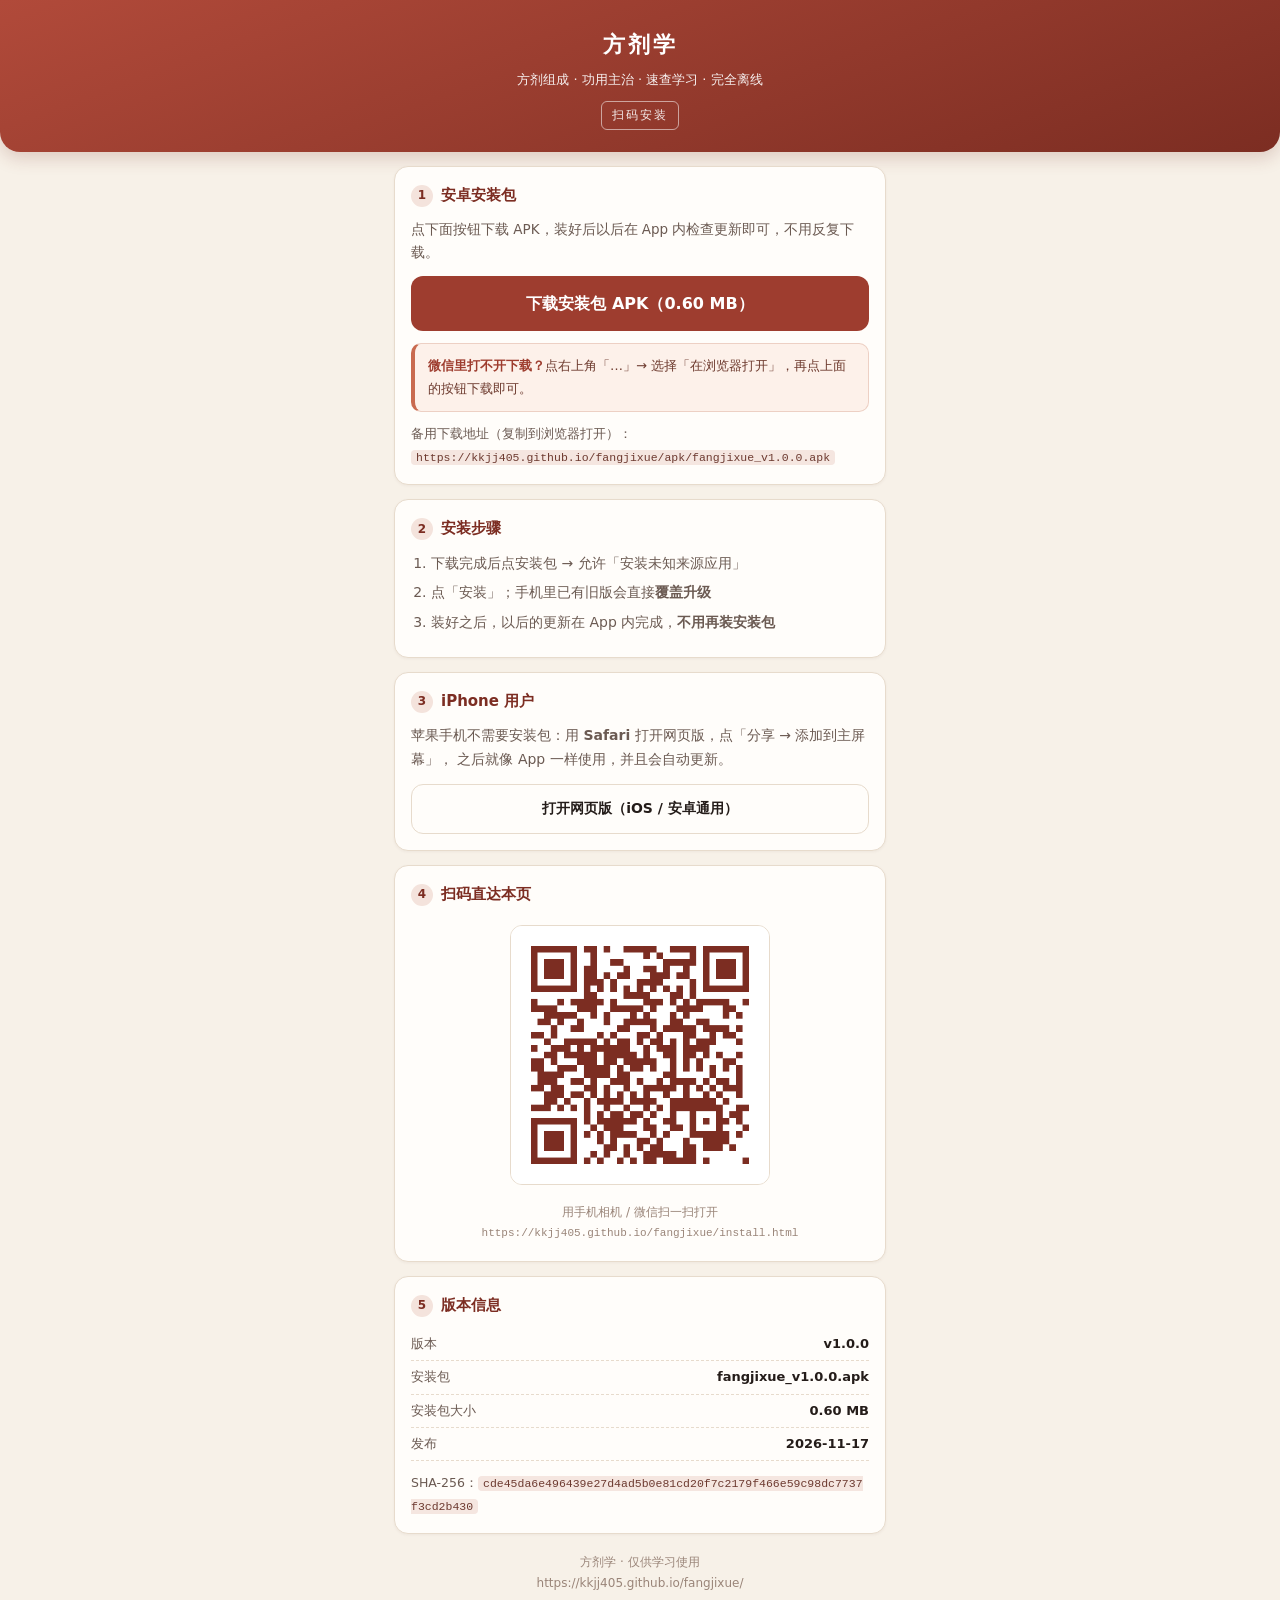
==== install.html @ 60b0210d "方剂学 v1.0.0：首个版本发布（21 章 / 236 首主方 + 223 首附方）" ====
<!DOCTYPE html>
<html lang="zh-CN">
<head>
<meta charset="utf-8">
<meta name="viewport" content="width=device-width,initial-scale=1,viewport-fit=cover">
<meta name="theme-color" content="#9e3d2f">
<title>方剂学 · 扫码安装</title>
<style>
:root{--paper:#f7f1e8;--ochre:#9e3d2f;--ochre-d:#7c2d22;--ink:#241c19;--ink2:#6b5a52;--line:#e7dbcc}
*{box-sizing:border-box;-webkit-tap-highlight-color:transparent}
body{margin:0;background:var(--paper);color:var(--ink);
  font:15px/1.7 -apple-system,BlinkMacSystemFont,"PingFang SC","Noto Sans CJK SC","Microsoft YaHei",system-ui,sans-serif;
  -webkit-font-smoothing:antialiased;padding-bottom:34px}
.wrap{max-width:520px;margin:0 auto;padding:0 14px}
header{background:linear-gradient(160deg,#b14a3a,#7c2d22);color:#fff;padding:26px 0 22px;text-align:center;
  border-radius:0 0 20px 20px;box-shadow:0 6px 18px rgba(122,45,34,.20)}
header h1{margin:0 0 6px;font-size:22px;letter-spacing:3px}
header p{margin:0;font-size:13px;opacity:.92}
.card{background:#fffdfa;border:1px solid var(--line);border-radius:14px;padding:16px;margin-top:14px;
  box-shadow:0 1px 3px rgba(74,42,32,.05)}
.card h2{margin:0 0 10px;font-size:15px;display:flex;align-items:center;gap:8px;color:var(--ochre-d)}
.card h2 i{width:22px;height:22px;border-radius:50%;background:#f4e3dc;color:var(--ochre-d);
  font-style:normal;font-size:12px;font-weight:700;display:flex;align-items:center;justify-content:center;flex:0 0 22px}
.btn{display:block;text-align:center;text-decoration:none;border-radius:12px;padding:14px;font-size:16px;font-weight:700;
  background:var(--ochre);color:#fff;margin-top:12px}
.btn:active{background:var(--ochre-d)}
.btn.ghost{background:#fffdfa;color:var(--ink);border:1px solid var(--line);font-weight:600;font-size:14px;padding:12px}
.note{background:#fdf1ea;border:1px solid #edd0c4;border-left:4px solid #c96a4f;border-radius:10px;
  padding:11px 13px;font-size:13px;color:#6d3a2e;line-height:1.7;margin-top:12px}
.note b{color:#9e3d2f}
ol{margin:8px 0 0;padding-left:20px;font-size:14px;color:var(--ink2)}
ol li{margin-bottom:6px}
.qrbox{text-align:center;padding:8px 0 2px}
.qrbox img{width:min(70vw,260px);height:auto;border-radius:12px;border:1px solid var(--line);background:#fff}
.qrbox .tip{font-size:12px;color:#9a8579;margin-top:8px}
.kv{display:flex;justify-content:space-between;font-size:13px;color:var(--ink2);padding:5px 0;border-bottom:1px dashed var(--line)}
.kv:last-child{border-bottom:0}
.kv b{color:var(--ink)}
.meta{font-size:12.5px;color:var(--ink2);margin-top:10px;line-height:1.85;word-break:break-all}
.meta code{background:#f5e6e0;padding:1px 5px;border-radius:4px;font-size:11.5px;color:#6d3a30}
footer{text-align:center;color:#9a8579;font-size:12px;margin-top:18px;line-height:1.7}
.seal{display:inline-block;margin-top:10px;padding:3px 10px;border:1px solid rgba(255,255,255,.6);border-radius:6px;
  font-size:12px;letter-spacing:2px;opacity:.9}
</style>
</head>
<body>
<header>
  <h1>方剂学</h1>
  <p>方剂组成 · 功用主治 · 速查学习 · 完全离线</p>
  <div class="seal">扫码安装</div>
</header>
<div class="wrap">

  <div class="card">
    <h2><i>1</i>安卓安装包</h2>
    <p style="font-size:13.5px;color:var(--ink2);margin:0 0 6px">
      点下面按钮下载 APK，装好后以后在 App 内检查更新即可，不用反复下载。
    </p>
    <a class="btn" href="apk/fangjixue_v1.0.0.apk" download>下载安装包 APK（0.60 MB）</a>
    <div class="note">
      <b>微信里打不开下载？</b>点右上角「…」→ 选择「在浏览器打开」，再点上面的按钮下载即可。
    </div>
    <div class="meta">备用下载地址（复制到浏览器打开）：<br><code>https://kkjj405.github.io/fangjixue/apk/fangjixue_v1.0.0.apk</code></div>
  </div>

  <div class="card">
    <h2><i>2</i>安装步骤</h2>
    <ol>
      <li>下载完成后点安装包 → 允许「安装未知来源应用」</li>
      <li>点「安装」；手机里已有旧版会直接<b>覆盖升级</b></li>
      <li>装好之后，以后的更新在 App 内完成，<b>不用再装安装包</b></li>
    </ol>
  </div>

  <div class="card">
    <h2><i>3</i>iPhone 用户</h2>
    <p style="font-size:14px;color:var(--ink2);margin:0 0 10px">
      苹果手机不需要安装包：用 <b>Safari</b> 打开网页版，点「分享 → 添加到主屏幕」，
      之后就像 App 一样使用，并且会自动更新。
    </p>
    <a class="btn ghost" href="https://kkjj405.github.io/fangjixue/">打开网页版（iOS / 安卓通用）</a>
  </div>

  <div class="card">
    <h2><i>4</i>扫码直达本页</h2>
    <div class="qrbox">
      <img src="[data-uri]" alt="扫码打开安装页">
      <div class="tip">用手机相机 / 微信扫一扫打开 <br><code style="font-size:11px">https://kkjj405.github.io/fangjixue/install.html</code></div>
    </div>
  </div>

  <div class="card">
    <h2><i>5</i>版本信息</h2>
    <div class="kv"><span>版本</span><b>v1.0.0</b></div>
    <div class="kv"><span>安装包</span><b>fangjixue_v1.0.0.apk</b></div>
    <div class="kv"><span>安装包大小</span><b>0.60 MB</b></div>
    <div class="kv"><span>发布</span><b>2026-11-17</b></div>
    <div class="meta">SHA-256：<code>cde45da6e496439e27d4ad5b0e81cd20f7c2179f466e59c98dc7737f3cd2b430</code></div>
  </div>

  <footer>
    方剂学 · 仅供学习使用<br>
    https://kkjj405.github.io/fangjixue/
  </footer>
</div>
</body>
</html>
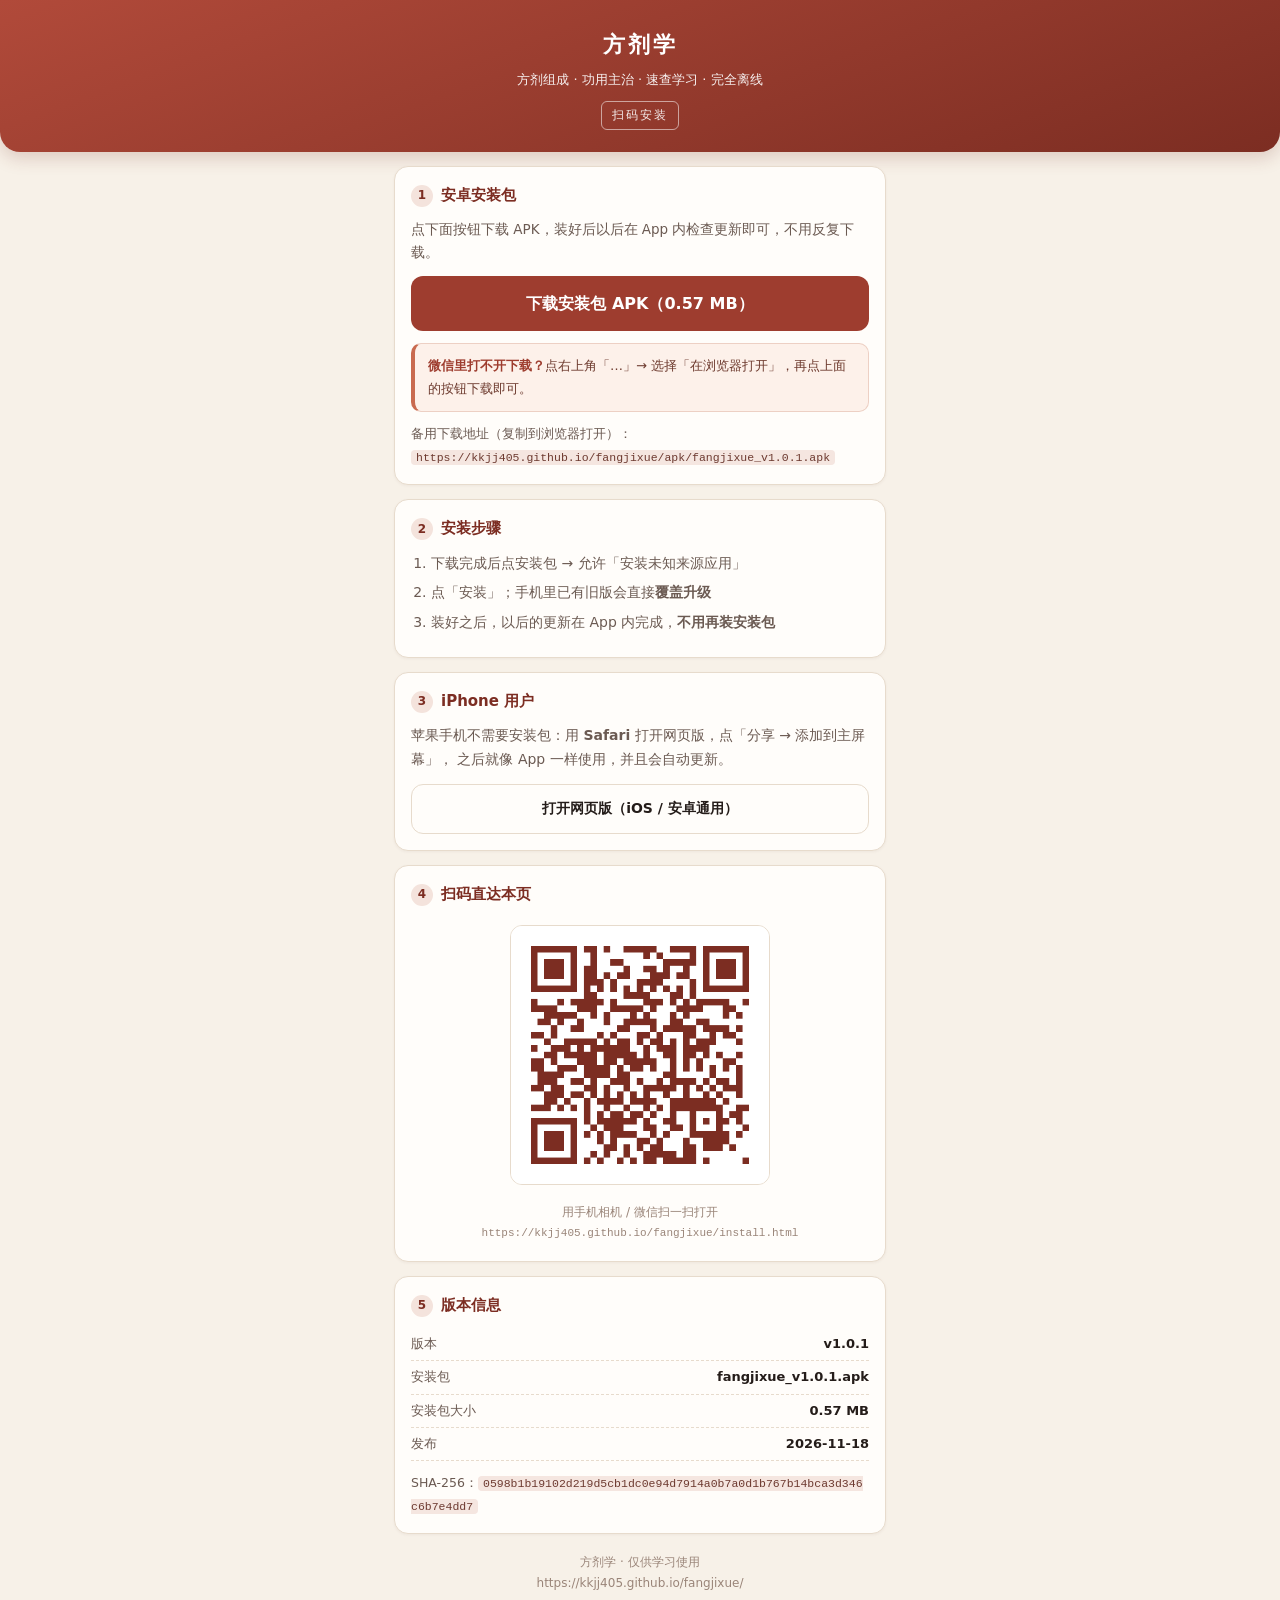
==== commit beb53897: "方剂学 v1.0.1：修复 7 项数据/练习缺陷（鉴别越界、运用丢失、药名残留剂量、药名切分、臣佐角色、鉴别引用、选择题计数）" ====
--- a/install.html
+++ b/install.html
@@ -56,11 +56,11 @@
     <p style="font-size:13.5px;color:var(--ink2);margin:0 0 6px">
       点下面按钮下载 APK，装好后以后在 App 内检查更新即可，不用反复下载。
     </p>
-    <a class="btn" href="apk/fangjixue_v1.0.0.apk" download>下载安装包 APK（0.60 MB）</a>
+    <a class="btn" href="apk/fangjixue_v1.0.1.apk" download>下载安装包 APK（0.57 MB）</a>
     <div class="note">
       <b>微信里打不开下载？</b>点右上角「…」→ 选择「在浏览器打开」，再点上面的按钮下载即可。
     </div>
-    <div class="meta">备用下载地址（复制到浏览器打开）：<br><code>https://kkjj405.github.io/fangjixue/apk/fangjixue_v1.0.0.apk</code></div>
+    <div class="meta">备用下载地址（复制到浏览器打开）：<br><code>https://kkjj405.github.io/fangjixue/apk/fangjixue_v1.0.1.apk</code></div>
   </div>
 
   <div class="card">
@@ -91,11 +91,11 @@
 
   <div class="card">
     <h2><i>5</i>版本信息</h2>
-    <div class="kv"><span>版本</span><b>v1.0.0</b></div>
-    <div class="kv"><span>安装包</span><b>fangjixue_v1.0.0.apk</b></div>
-    <div class="kv"><span>安装包大小</span><b>0.60 MB</b></div>
-    <div class="kv"><span>发布</span><b>2026-11-17</b></div>
-    <div class="meta">SHA-256：<code>cde45da6e496439e27d4ad5b0e81cd20f7c2179f466e59c98dc7737f3cd2b430</code></div>
+    <div class="kv"><span>版本</span><b>v1.0.1</b></div>
+    <div class="kv"><span>安装包</span><b>fangjixue_v1.0.1.apk</b></div>
+    <div class="kv"><span>安装包大小</span><b>0.57 MB</b></div>
+    <div class="kv"><span>发布</span><b>2026-11-18</b></div>
+    <div class="meta">SHA-256：<code>0598b1b19102d219d5cb1dc0e94d7914a0b7a0d1b767b14bca3d346c6b7e4dd7</code></div>
   </div>
 
   <footer>
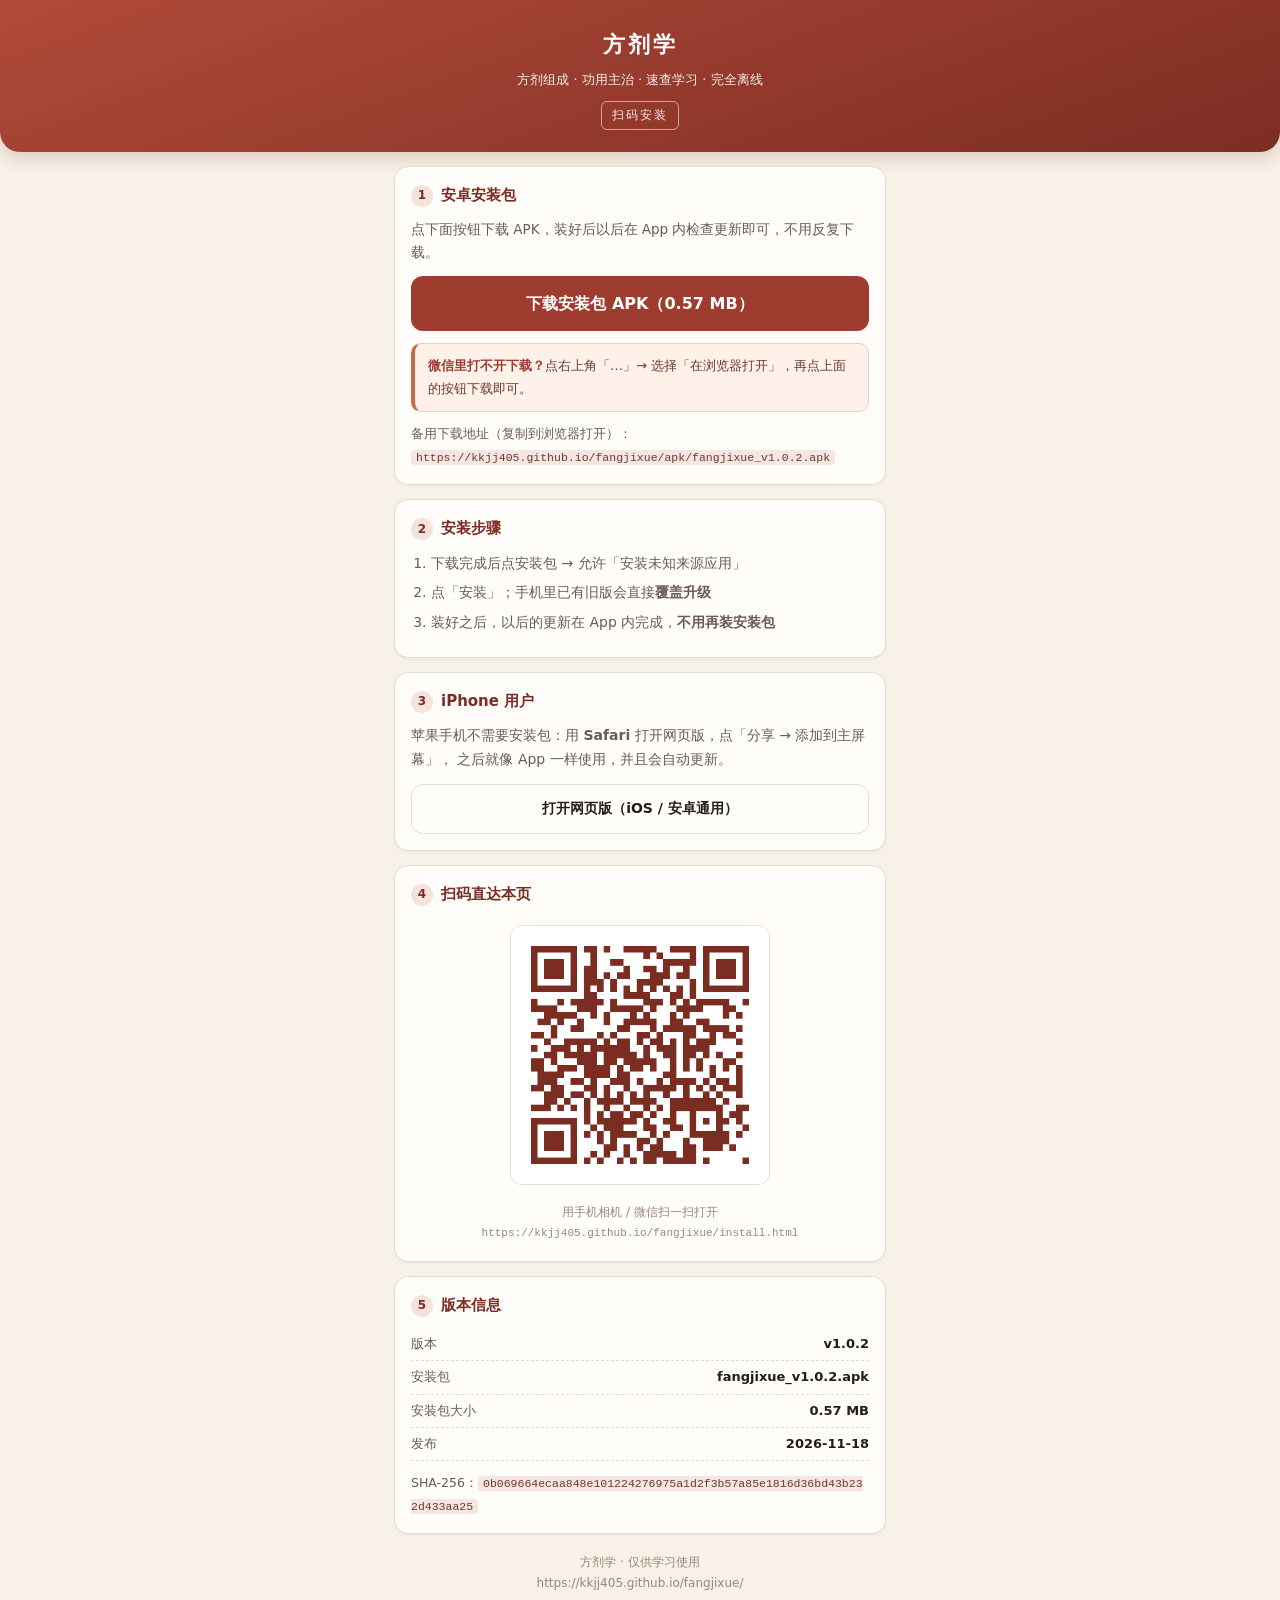
==== commit fb433331: "方剂学 v1.0.2：修复剂量清洗误吞「百合」等 5 类数据缺陷（百合固金汤 10 味完整、多字量词、三圣散备选剂量）" ====
--- a/install.html
+++ b/install.html
@@ -56,11 +56,11 @@
     <p style="font-size:13.5px;color:var(--ink2);margin:0 0 6px">
       点下面按钮下载 APK，装好后以后在 App 内检查更新即可，不用反复下载。
     </p>
-    <a class="btn" href="apk/fangjixue_v1.0.1.apk" download>下载安装包 APK（0.57 MB）</a>
+    <a class="btn" href="apk/fangjixue_v1.0.2.apk" download>下载安装包 APK（0.57 MB）</a>
     <div class="note">
       <b>微信里打不开下载？</b>点右上角「…」→ 选择「在浏览器打开」，再点上面的按钮下载即可。
     </div>
-    <div class="meta">备用下载地址（复制到浏览器打开）：<br><code>https://kkjj405.github.io/fangjixue/apk/fangjixue_v1.0.1.apk</code></div>
+    <div class="meta">备用下载地址（复制到浏览器打开）：<br><code>https://kkjj405.github.io/fangjixue/apk/fangjixue_v1.0.2.apk</code></div>
   </div>
 
   <div class="card">
@@ -91,11 +91,11 @@
 
   <div class="card">
     <h2><i>5</i>版本信息</h2>
-    <div class="kv"><span>版本</span><b>v1.0.1</b></div>
-    <div class="kv"><span>安装包</span><b>fangjixue_v1.0.1.apk</b></div>
+    <div class="kv"><span>版本</span><b>v1.0.2</b></div>
+    <div class="kv"><span>安装包</span><b>fangjixue_v1.0.2.apk</b></div>
     <div class="kv"><span>安装包大小</span><b>0.57 MB</b></div>
     <div class="kv"><span>发布</span><b>2026-11-18</b></div>
-    <div class="meta">SHA-256：<code>0598b1b19102d219d5cb1dc0e94d7914a0b7a0d1b767b14bca3d346c6b7e4dd7</code></div>
+    <div class="meta">SHA-256：<code>0b069664ecaa848e101224276975a1d2f3b57a85e1816d36bd43b232d433aa25</code></div>
   </div>
 
   <footer>
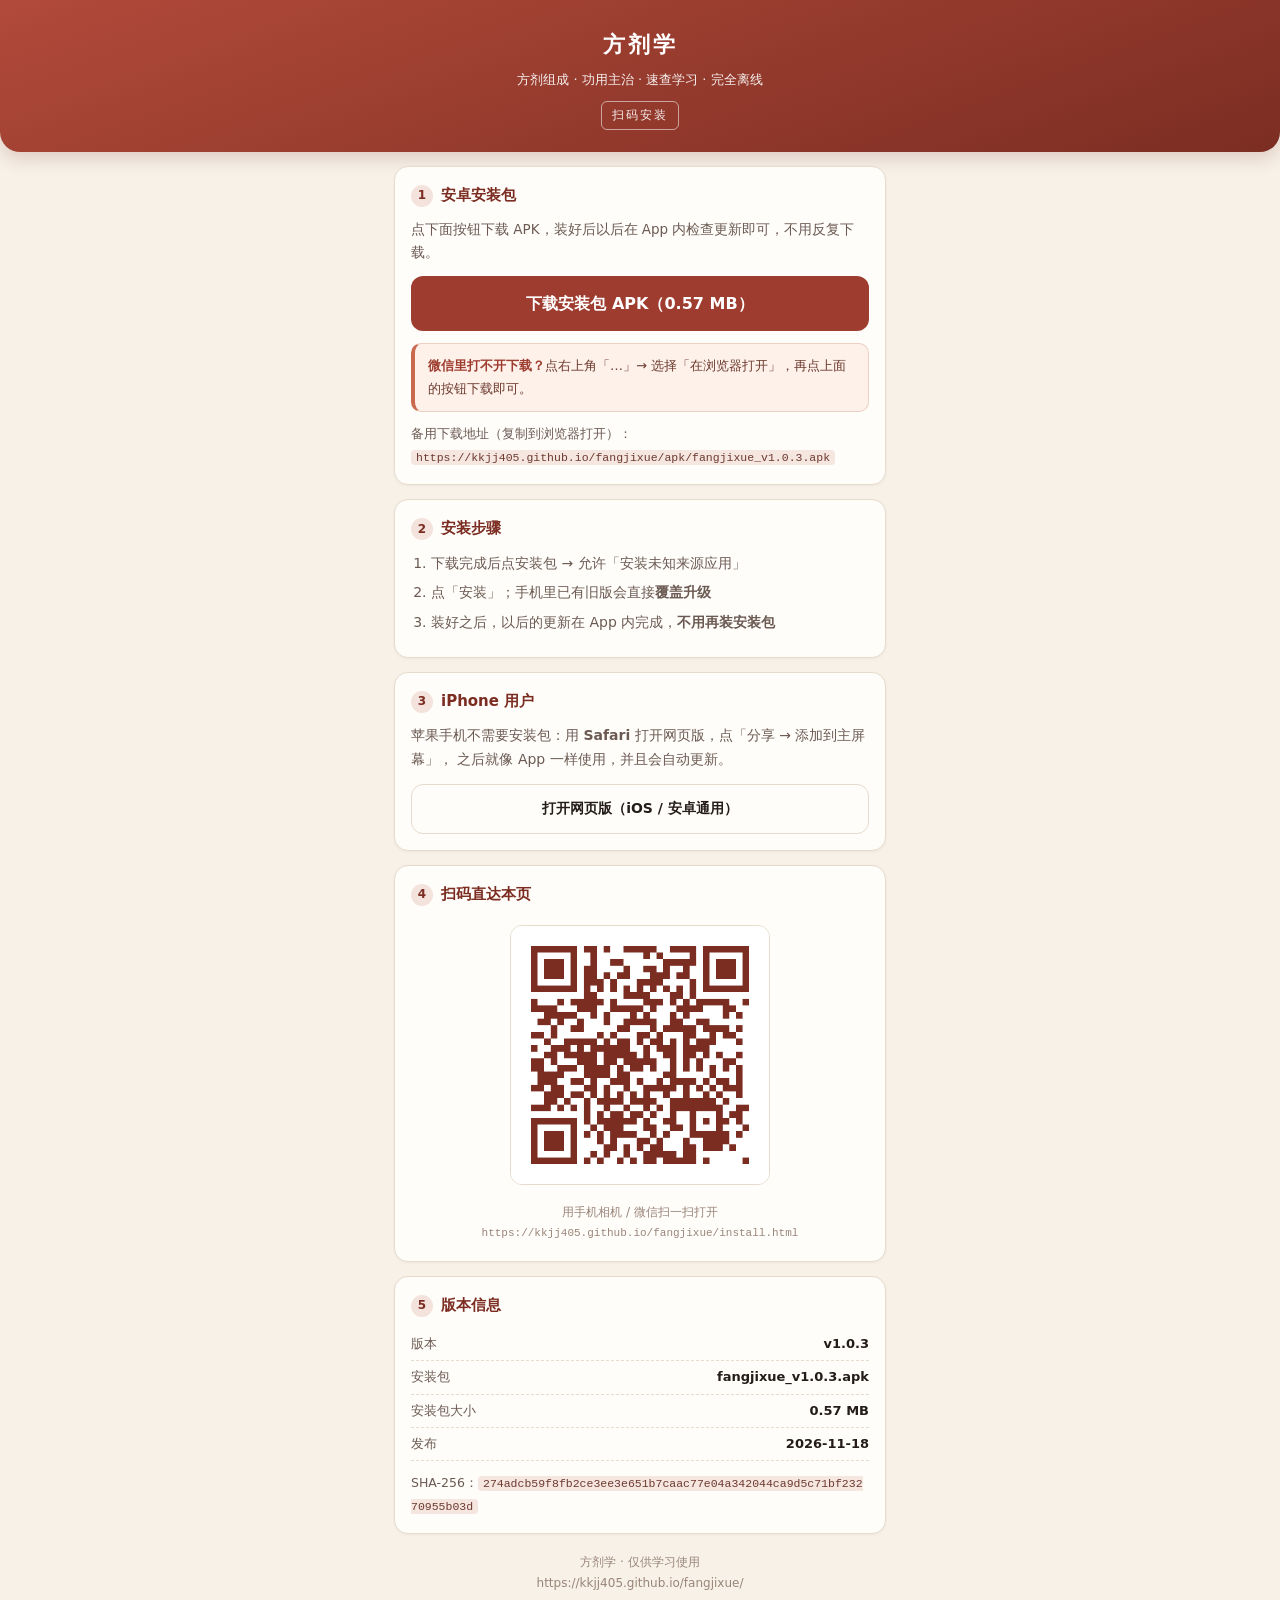
==== commit 013d6efb: "方剂学 v1.0.3：首页公告改为可折叠、组成对比改为可搜索选择器" ====
--- a/install.html
+++ b/install.html
@@ -56,11 +56,11 @@
     <p style="font-size:13.5px;color:var(--ink2);margin:0 0 6px">
       点下面按钮下载 APK，装好后以后在 App 内检查更新即可，不用反复下载。
     </p>
-    <a class="btn" href="apk/fangjixue_v1.0.2.apk" download>下载安装包 APK（0.57 MB）</a>
+    <a class="btn" href="apk/fangjixue_v1.0.3.apk" download>下载安装包 APK（0.57 MB）</a>
     <div class="note">
       <b>微信里打不开下载？</b>点右上角「…」→ 选择「在浏览器打开」，再点上面的按钮下载即可。
     </div>
-    <div class="meta">备用下载地址（复制到浏览器打开）：<br><code>https://kkjj405.github.io/fangjixue/apk/fangjixue_v1.0.2.apk</code></div>
+    <div class="meta">备用下载地址（复制到浏览器打开）：<br><code>https://kkjj405.github.io/fangjixue/apk/fangjixue_v1.0.3.apk</code></div>
   </div>
 
   <div class="card">
@@ -91,11 +91,11 @@
 
   <div class="card">
     <h2><i>5</i>版本信息</h2>
-    <div class="kv"><span>版本</span><b>v1.0.2</b></div>
-    <div class="kv"><span>安装包</span><b>fangjixue_v1.0.2.apk</b></div>
+    <div class="kv"><span>版本</span><b>v1.0.3</b></div>
+    <div class="kv"><span>安装包</span><b>fangjixue_v1.0.3.apk</b></div>
     <div class="kv"><span>安装包大小</span><b>0.57 MB</b></div>
     <div class="kv"><span>发布</span><b>2026-11-18</b></div>
-    <div class="meta">SHA-256：<code>0b069664ecaa848e101224276975a1d2f3b57a85e1816d36bd43b232d433aa25</code></div>
+    <div class="meta">SHA-256：<code>274adcb59f8fb2ce3ee3e651b7caac77e04a342044ca9d5c71bf23270955b03d</code></div>
   </div>
 
   <footer>
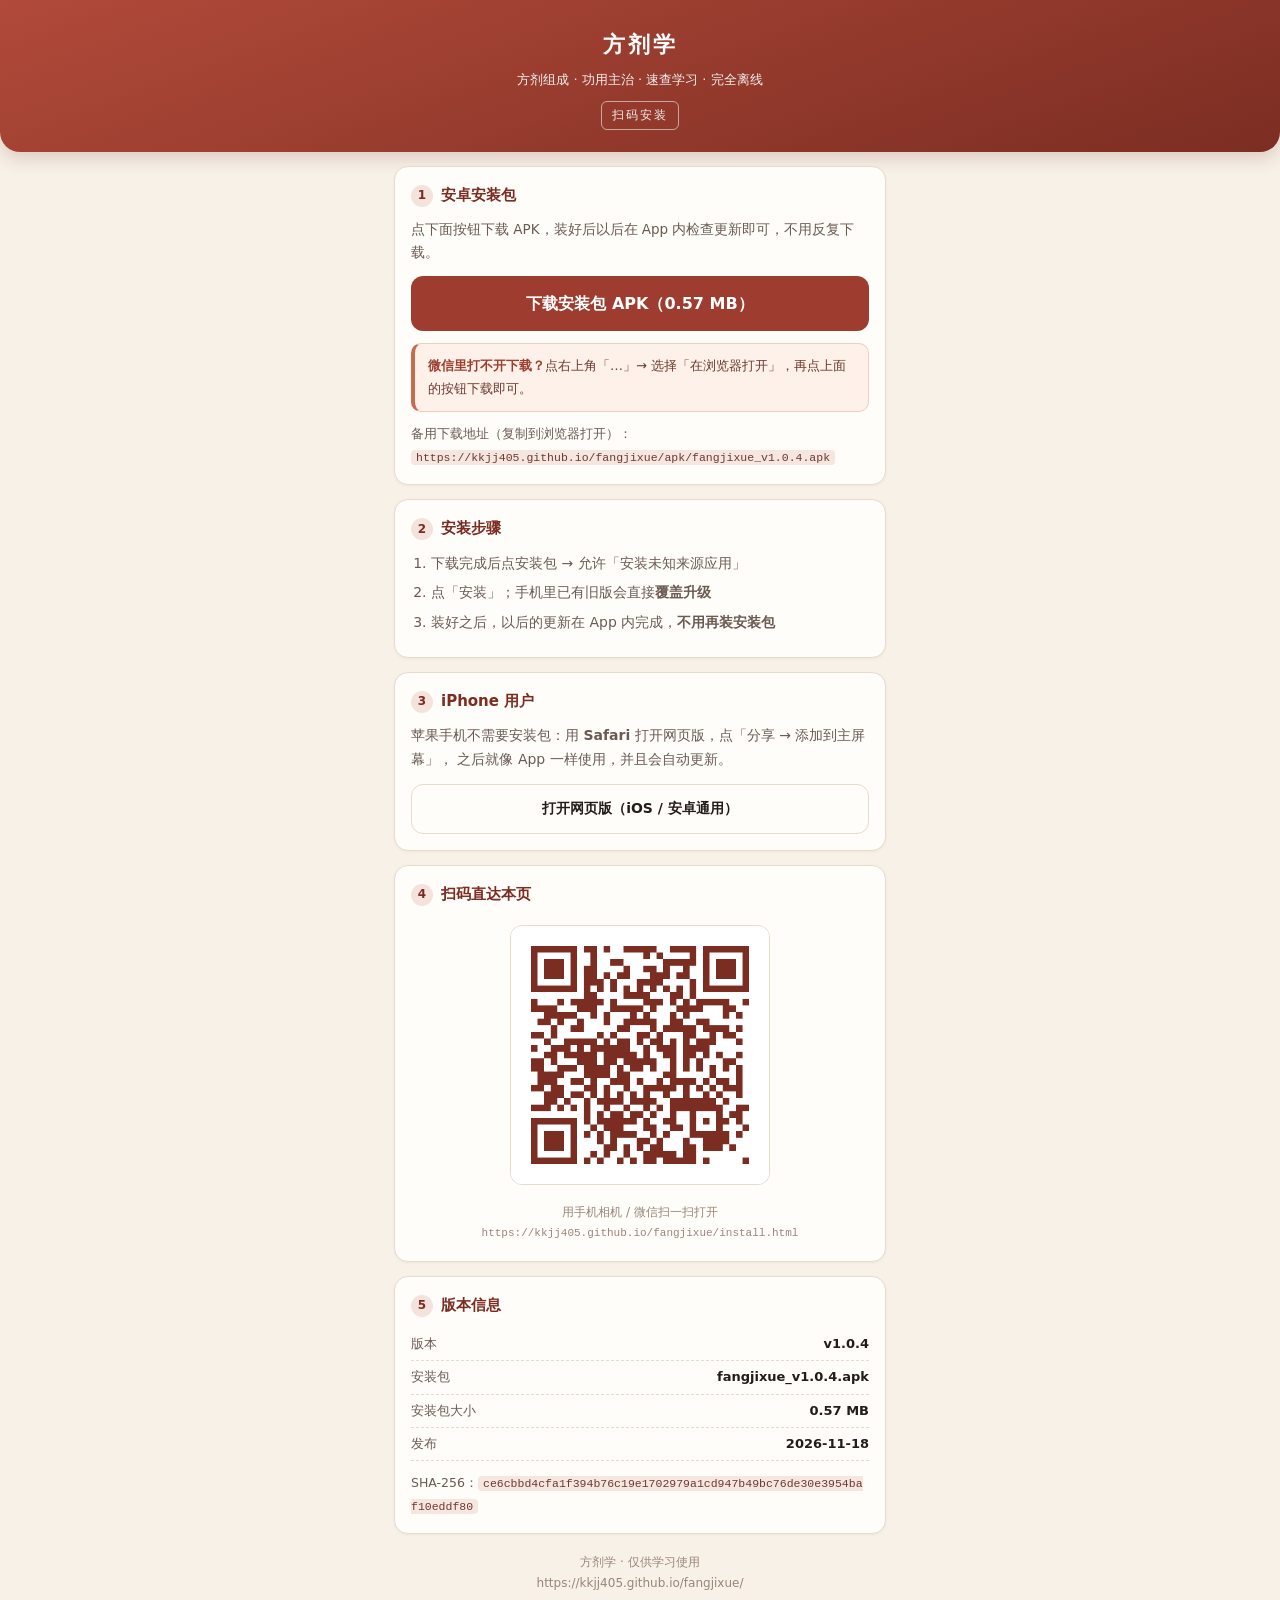
==== commit f4853014: "方剂学 v1.0.4：修复目录搜索打字时整页重绘/输入被打断的问题（保留输入框、IME 合成保护、空状态与匹配计数）" ====
--- a/install.html
+++ b/install.html
@@ -56,11 +56,11 @@
     <p style="font-size:13.5px;color:var(--ink2);margin:0 0 6px">
       点下面按钮下载 APK，装好后以后在 App 内检查更新即可，不用反复下载。
     </p>
-    <a class="btn" href="apk/fangjixue_v1.0.3.apk" download>下载安装包 APK（0.57 MB）</a>
+    <a class="btn" href="apk/fangjixue_v1.0.4.apk" download>下载安装包 APK（0.57 MB）</a>
     <div class="note">
       <b>微信里打不开下载？</b>点右上角「…」→ 选择「在浏览器打开」，再点上面的按钮下载即可。
     </div>
-    <div class="meta">备用下载地址（复制到浏览器打开）：<br><code>https://kkjj405.github.io/fangjixue/apk/fangjixue_v1.0.3.apk</code></div>
+    <div class="meta">备用下载地址（复制到浏览器打开）：<br><code>https://kkjj405.github.io/fangjixue/apk/fangjixue_v1.0.4.apk</code></div>
   </div>
 
   <div class="card">
@@ -91,11 +91,11 @@
 
   <div class="card">
     <h2><i>5</i>版本信息</h2>
-    <div class="kv"><span>版本</span><b>v1.0.3</b></div>
-    <div class="kv"><span>安装包</span><b>fangjixue_v1.0.3.apk</b></div>
+    <div class="kv"><span>版本</span><b>v1.0.4</b></div>
+    <div class="kv"><span>安装包</span><b>fangjixue_v1.0.4.apk</b></div>
     <div class="kv"><span>安装包大小</span><b>0.57 MB</b></div>
     <div class="kv"><span>发布</span><b>2026-11-18</b></div>
-    <div class="meta">SHA-256：<code>274adcb59f8fb2ce3ee3e651b7caac77e04a342044ca9d5c71bf23270955b03d</code></div>
+    <div class="meta">SHA-256：<code>ce6cbbd4cfa1f394b76c19e1702979a1cd947b49bc76de30e3954baf10eddf80</code></div>
   </div>
 
   <footer>
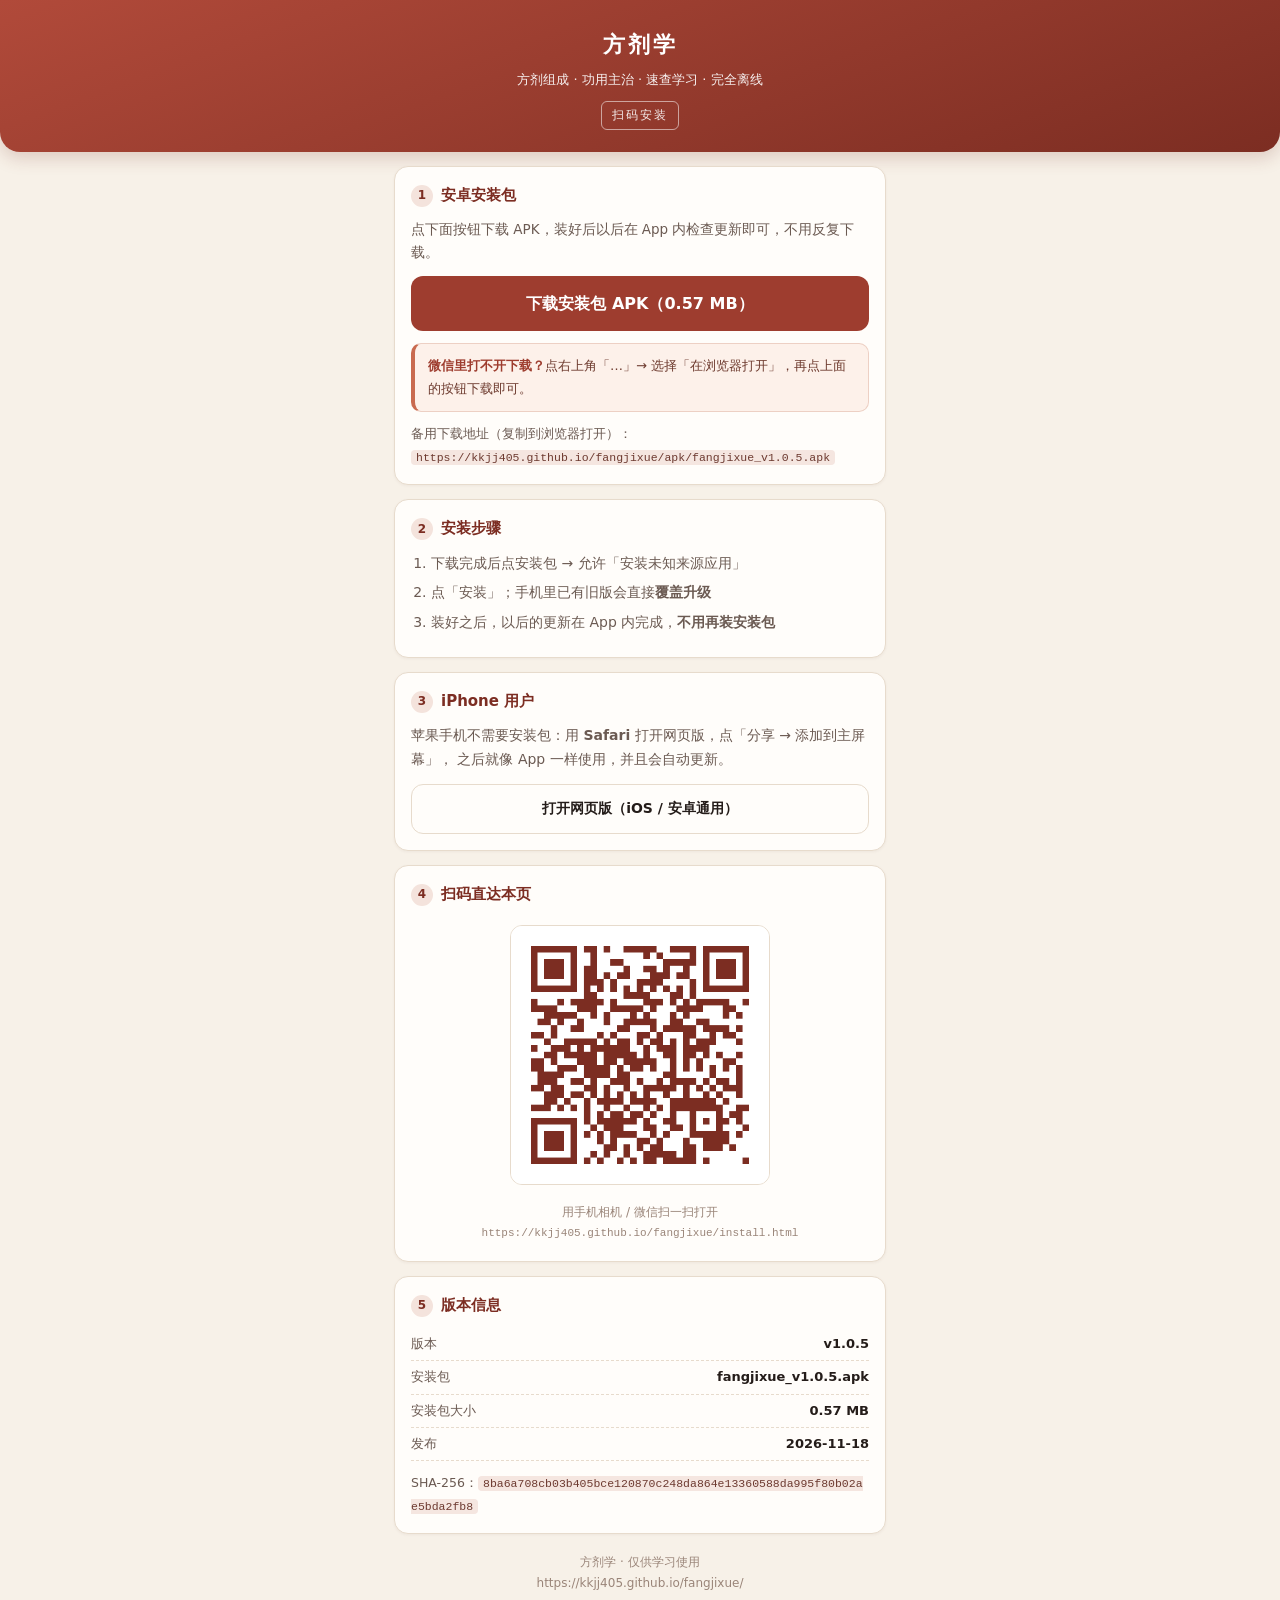
==== commit 450943e8: "方剂学 v1.0.5：方歌改为一行两句显示；首页公告新增 1.0.5 更新说明" ====
--- a/install.html
+++ b/install.html
@@ -56,11 +56,11 @@
     <p style="font-size:13.5px;color:var(--ink2);margin:0 0 6px">
       点下面按钮下载 APK，装好后以后在 App 内检查更新即可，不用反复下载。
     </p>
-    <a class="btn" href="apk/fangjixue_v1.0.4.apk" download>下载安装包 APK（0.57 MB）</a>
+    <a class="btn" href="apk/fangjixue_v1.0.5.apk" download>下载安装包 APK（0.57 MB）</a>
     <div class="note">
       <b>微信里打不开下载？</b>点右上角「…」→ 选择「在浏览器打开」，再点上面的按钮下载即可。
     </div>
-    <div class="meta">备用下载地址（复制到浏览器打开）：<br><code>https://kkjj405.github.io/fangjixue/apk/fangjixue_v1.0.4.apk</code></div>
+    <div class="meta">备用下载地址（复制到浏览器打开）：<br><code>https://kkjj405.github.io/fangjixue/apk/fangjixue_v1.0.5.apk</code></div>
   </div>
 
   <div class="card">
@@ -91,11 +91,11 @@
 
   <div class="card">
     <h2><i>5</i>版本信息</h2>
-    <div class="kv"><span>版本</span><b>v1.0.4</b></div>
-    <div class="kv"><span>安装包</span><b>fangjixue_v1.0.4.apk</b></div>
+    <div class="kv"><span>版本</span><b>v1.0.5</b></div>
+    <div class="kv"><span>安装包</span><b>fangjixue_v1.0.5.apk</b></div>
     <div class="kv"><span>安装包大小</span><b>0.57 MB</b></div>
     <div class="kv"><span>发布</span><b>2026-11-18</b></div>
-    <div class="meta">SHA-256：<code>ce6cbbd4cfa1f394b76c19e1702979a1cd947b49bc76de30e3954baf10eddf80</code></div>
+    <div class="meta">SHA-256：<code>8ba6a708cb03b405bce120870c248da864e13360588da995f80b02ae5bda2fb8</code></div>
   </div>
 
   <footer>
